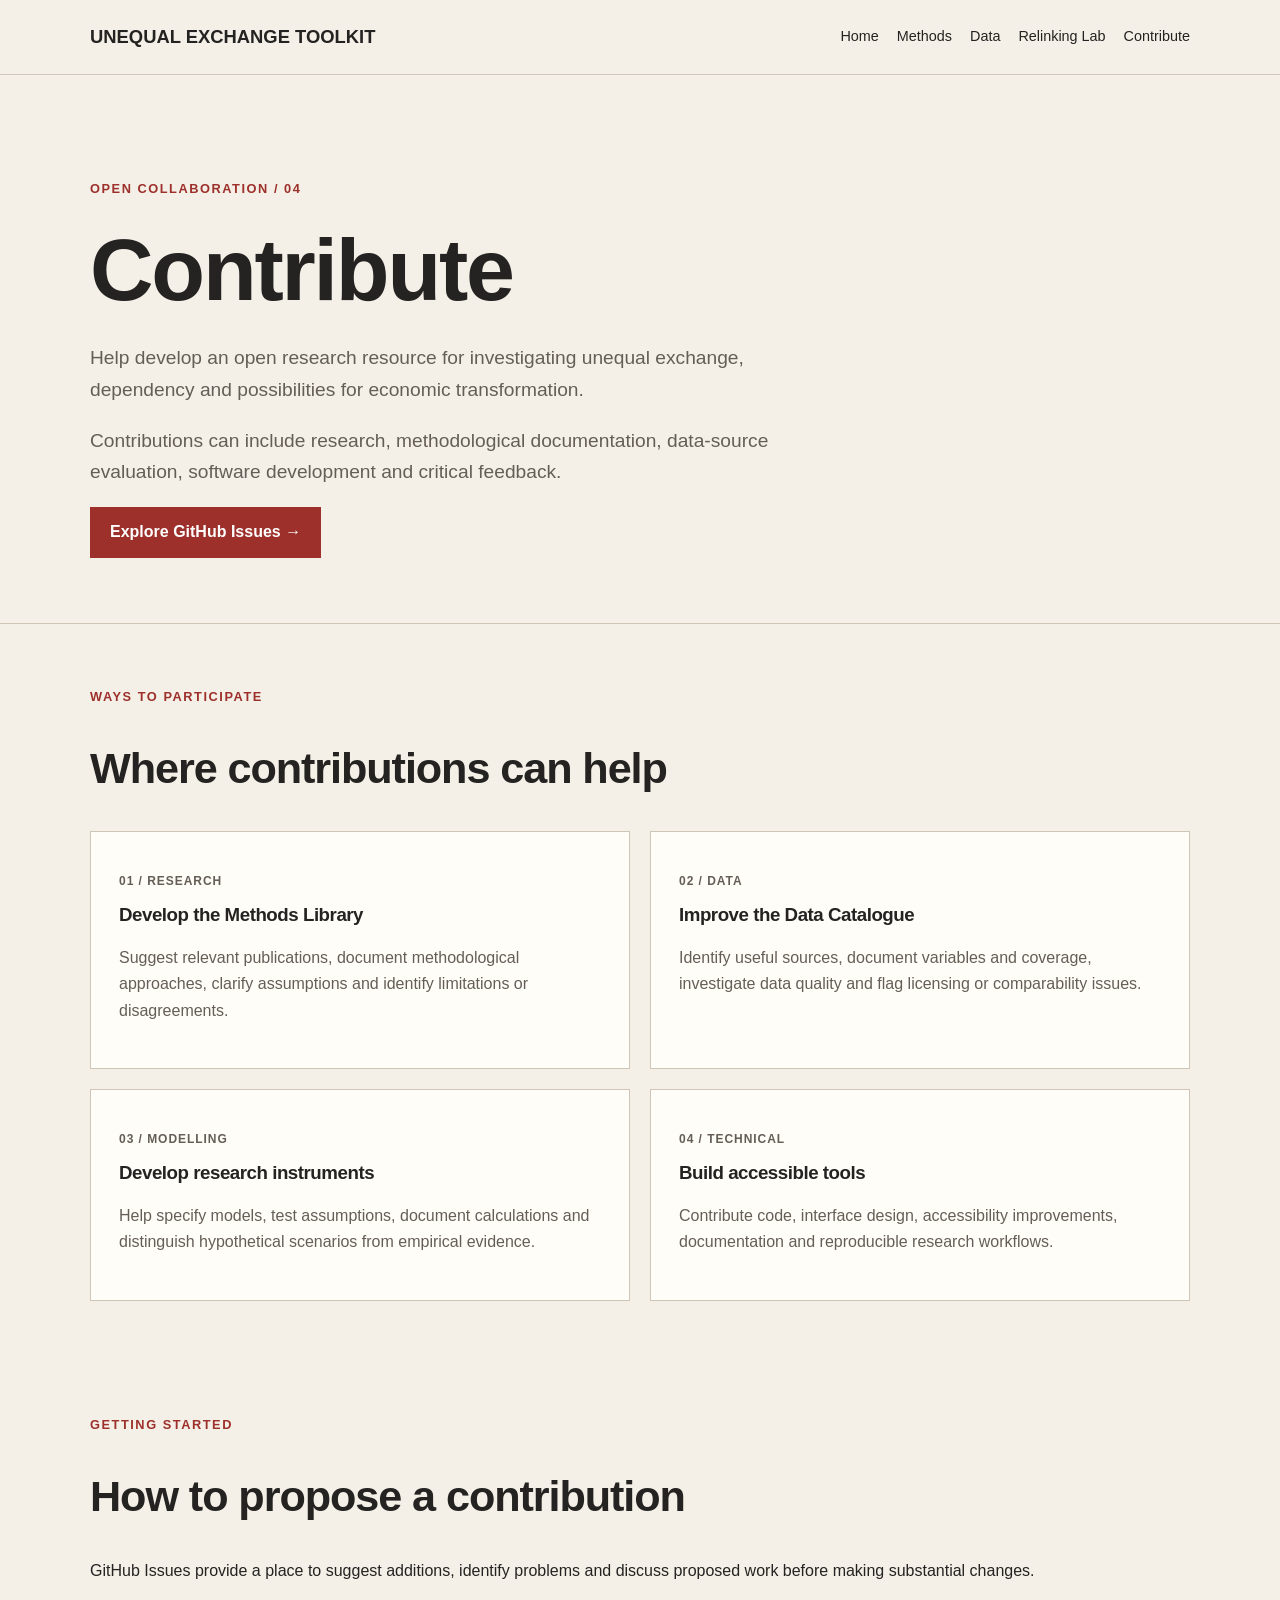
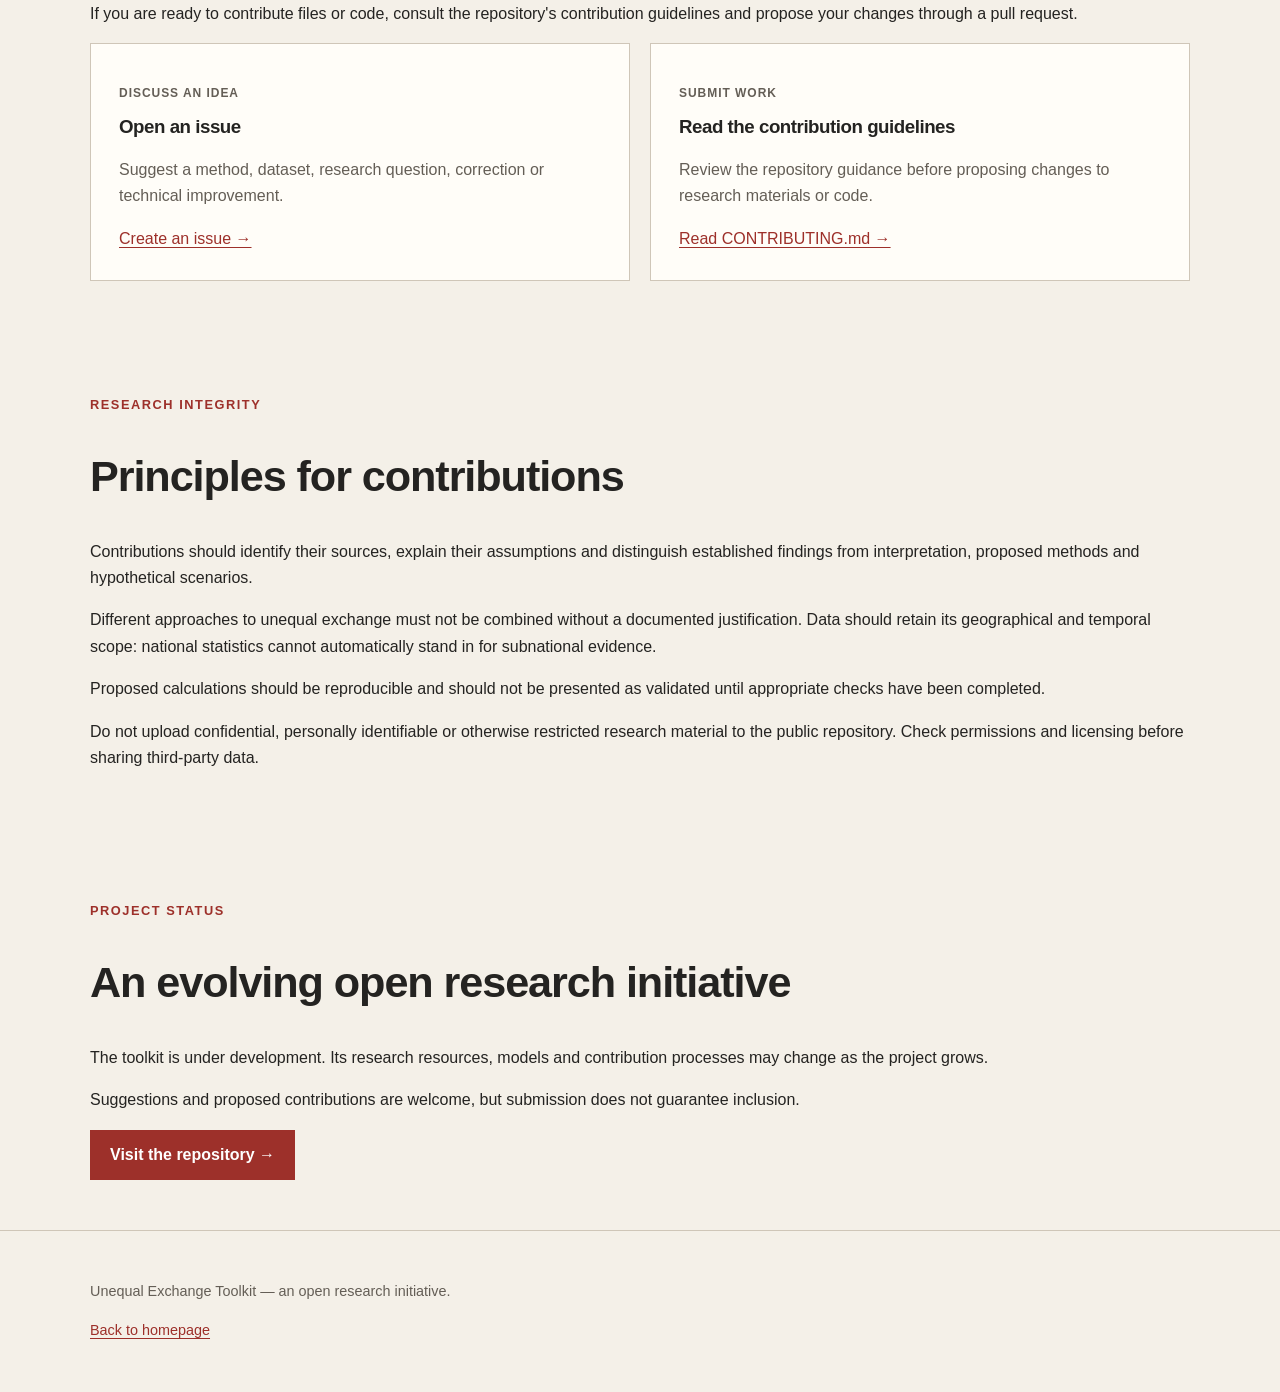
==== contribute/index.html @ ab9c0012 "Create index.html" ====
<!DOCTYPE html>
<html lang="en">
<head>
  <meta charset="UTF-8">
  <meta name="viewport" content="width=device-width, initial-scale=1">

  <title>Contribute | Unequal Exchange Toolkit</title>

  <meta name="description"
        content="Contribute research, methods, data documentation and technical work to the open-source Unequal Exchange Toolkit.">

  <link rel="stylesheet" href="../assets/style.css">
</head>

<body>

<header>
  <div class="container">
    <a class="brand" href="../index.html">
      UNEQUAL EXCHANGE TOOLKIT
    </a>

    <nav aria-label="Main navigation">
      <a href="../index.html">Home</a>
      <a href="../methods/">Methods</a>
      <a href="../data/">Data</a>
      <a href="../relinking-lab/">Relinking Lab</a>
      <a href="../contribute/">Contribute</a>
    </nav>
  </div>
</header>

<main>

  <div class="hero">
    <div class="container">

      <p class="eyebrow">Open collaboration / 04</p>

      <h1>Contribute</h1>

      <p class="lead">
        Help develop an open research resource
        for investigating unequal exchange,
        dependency and possibilities for
        economic transformation.
      </p>

      <p class="lead">
        Contributions can include research,
        methodological documentation,
        data-source evaluation, software
        development and critical feedback.
      </p>

      <a class="button"
         href="https://github.com/unequal-exchange-toolkit/toolkit/issues">
        Explore GitHub Issues &rarr;
      </a>

    </div>
  </div>

  <section>
    <div class="container">

      <p class="eyebrow">Ways to participate</p>

      <h2>Where contributions can help</h2>

      <div class="grid">

        <article class="card">
          <p class="tag">01 / Research</p>

          <h3>Develop the Methods Library</h3>

          <p>
            Suggest relevant publications,
            document methodological approaches,
            clarify assumptions and identify
            limitations or disagreements.
          </p>
        </article>

        <article class="card">
          <p class="tag">02 / Data</p>

          <h3>Improve the Data Catalogue</h3>

          <p>
            Identify useful sources, document
            variables and coverage, investigate
            data quality and flag licensing
            or comparability issues.
          </p>
        </article>

        <article class="card">
          <p class="tag">03 / Modelling</p>

          <h3>Develop research instruments</h3>

          <p>
            Help specify models, test
            assumptions, document calculations
            and distinguish hypothetical
            scenarios from empirical evidence.
          </p>
        </article>

        <article class="card">
          <p class="tag">04 / Technical</p>

          <h3>Build accessible tools</h3>

          <p>
            Contribute code, interface design,
            accessibility improvements,
            documentation and reproducible
            research workflows.
          </p>
        </article>

      </div>

    </div>
  </section>

  <section>
    <div class="container">

      <p class="eyebrow">Getting started</p>

      <h2>How to propose a contribution</h2>

      <p>
        GitHub Issues provide a place to
        suggest additions, identify problems
        and discuss proposed work before
        making substantial changes.
      </p>

      <p>
        If you are ready to contribute files
        or code, consult the repository's
        contribution guidelines and propose
        your changes through a pull request.
      </p>

      <div class="grid">

        <article class="card">
          <p class="tag">Discuss an idea</p>

          <h3>Open an issue</h3>

          <p>
            Suggest a method, dataset,
            research question, correction
            or technical improvement.
          </p>

          <a href="https://github.com/unequal-exchange-toolkit/toolkit/issues/new">
            Create an issue &rarr;
          </a>
        </article>

        <article class="card">
          <p class="tag">Submit work</p>

          <h3>Read the contribution guidelines</h3>

          <p>
            Review the repository guidance
            before proposing changes to
            research materials or code.
          </p>

          <a href="https://github.com/unequal-exchange-toolkit/toolkit/blob/main/CONTRIBUTING.md">
            Read CONTRIBUTING.md &rarr;
          </a>
        </article>

      </div>

    </div>
  </section>

  <section>
    <div class="container">

      <p class="eyebrow">Research integrity</p>

      <h2>Principles for contributions</h2>

      <p>
        Contributions should identify their
        sources, explain their assumptions
        and distinguish established findings
        from interpretation, proposed
        methods and hypothetical scenarios.
      </p>

      <p>
        Different approaches to unequal
        exchange must not be combined
        without a documented justification.
        Data should retain its geographical
        and temporal scope: national
        statistics cannot automatically
        stand in for subnational evidence.
      </p>

      <p>
        Proposed calculations should be
        reproducible and should not be
        presented as validated until
        appropriate checks have been
        completed.
      </p>

      <p>
        Do not upload confidential,
        personally identifiable or
        otherwise restricted research
        material to the public repository.
        Check permissions and licensing
        before sharing third-party data.
      </p>

    </div>
  </section>

  <section>
    <div class="container">

      <p class="eyebrow">Project status</p>

      <h2>An evolving open research initiative</h2>

      <p>
        The toolkit is under development.
        Its research resources, models
        and contribution processes may
        change as the project grows.
      </p>

      <p>
        Suggestions and proposed
        contributions are welcome,
        but submission does not
        guarantee inclusion.
      </p>

      <a class="button"
         href="https://github.com/unequal-exchange-toolkit/toolkit">
        Visit the repository &rarr;
      </a>

    </div>
  </section>

</main>

<footer>
  <div class="container">

    <p>
      Unequal Exchange Toolkit —
      an open research initiative.
    </p>

    <p>
      <a href="../index.html">
        Back to homepage
      </a>
    </p>

  </div>
</footer>

</body>
</html>
---- assets/style.css ----
/* Unequal Exchange Toolkit — v0.2 */

:root {
  --paper: #f4f0e8;
  --ink: #242321;
  --red: #9d302a;
  --muted: #645e56;
  --line: #cfc6b8;
  --white: #fffdf8;
}

* {
  box-sizing: border-box;
}

body {
  margin: 0;
  background: var(--paper);
  color: var(--ink);
  font-family: Arial, Helvetica, sans-serif;
  line-height: 1.65;
}

a {
  color: var(--red);
  text-underline-offset: 3px;
}

a:hover {
  text-decoration-thickness: 2px;
}

.container {
  width: min(1100px, 90%);
  margin: 0 auto;
}

header {
  border-bottom: 1px solid var(--line);
  padding: 22px 0;
}

header .container {
  display: flex;
  justify-content: space-between;
  align-items: center;
  gap: 24px;
  flex-wrap: wrap;
}

.brand {
  color: var(--ink);
  font-weight: 800;
  text-decoration: none;
  font-size: 1.15rem;
}

nav {
  display: flex;
  flex-wrap: wrap;
  gap: 18px;
}

nav a {
  color: var(--ink);
  font-size: 0.9rem;
  text-decoration: none;
}

nav a:hover {
  color: var(--red);
}

.hero {
  padding: 90px 0 65px;
  border-bottom: 1px solid var(--line);
}

.eyebrow {
  color: var(--red);
  font-size: 0.8rem;
  font-weight: bold;
  text-transform: uppercase;
  letter-spacing: 0.12em;
}

h1, h2, h3 {
  line-height: 1.2;
  letter-spacing: -0.025em;
}

h1 {
  font-size: clamp(2.8rem, 7vw, 5.5rem);
  max-width: 900px;
  margin: 18px 0;
}

h2 {
  font-size: clamp(1.8rem, 4vw, 2.7rem);
}

.lead {
  font-size: 1.2rem;
  max-width: 750px;
  color: var(--muted);
}

section {
  padding: 50px 0;
}

.grid {
  display: grid;
  grid-template-columns: repeat(2, minmax(0, 1fr));
  gap: 20px;
}

.card {
  padding: 28px;
  background: var(--white);
  border: 1px solid var(--line);
}

.card h3 {
  margin-top: 0;
}

.card p {
  color: var(--muted);
}

.tag {
  color: var(--red);
  font-size: 0.75rem;
  font-weight: bold;
  text-transform: uppercase;
  letter-spacing: 0.08em;
}

.button {
  display: inline-block;
  padding: 12px 20px;
  background: var(--red);
  color: white;
  text-decoration: none;
  font-weight: bold;
}

.button:hover {
  background: #74231f;
  color: white;
}

footer {
  border-top: 1px solid var(--line);
  padding: 35px 0;
  color: var(--muted);
  font-size: 0.9rem;
}

@media (max-width: 700px) {
  .hero {
    padding: 55px 0 40px;
  }

  .grid {
    grid-template-columns: 1fr;
  }

  header .container {
    align-items: flex-start;
  }

  nav {
    gap: 12px;
  }
}
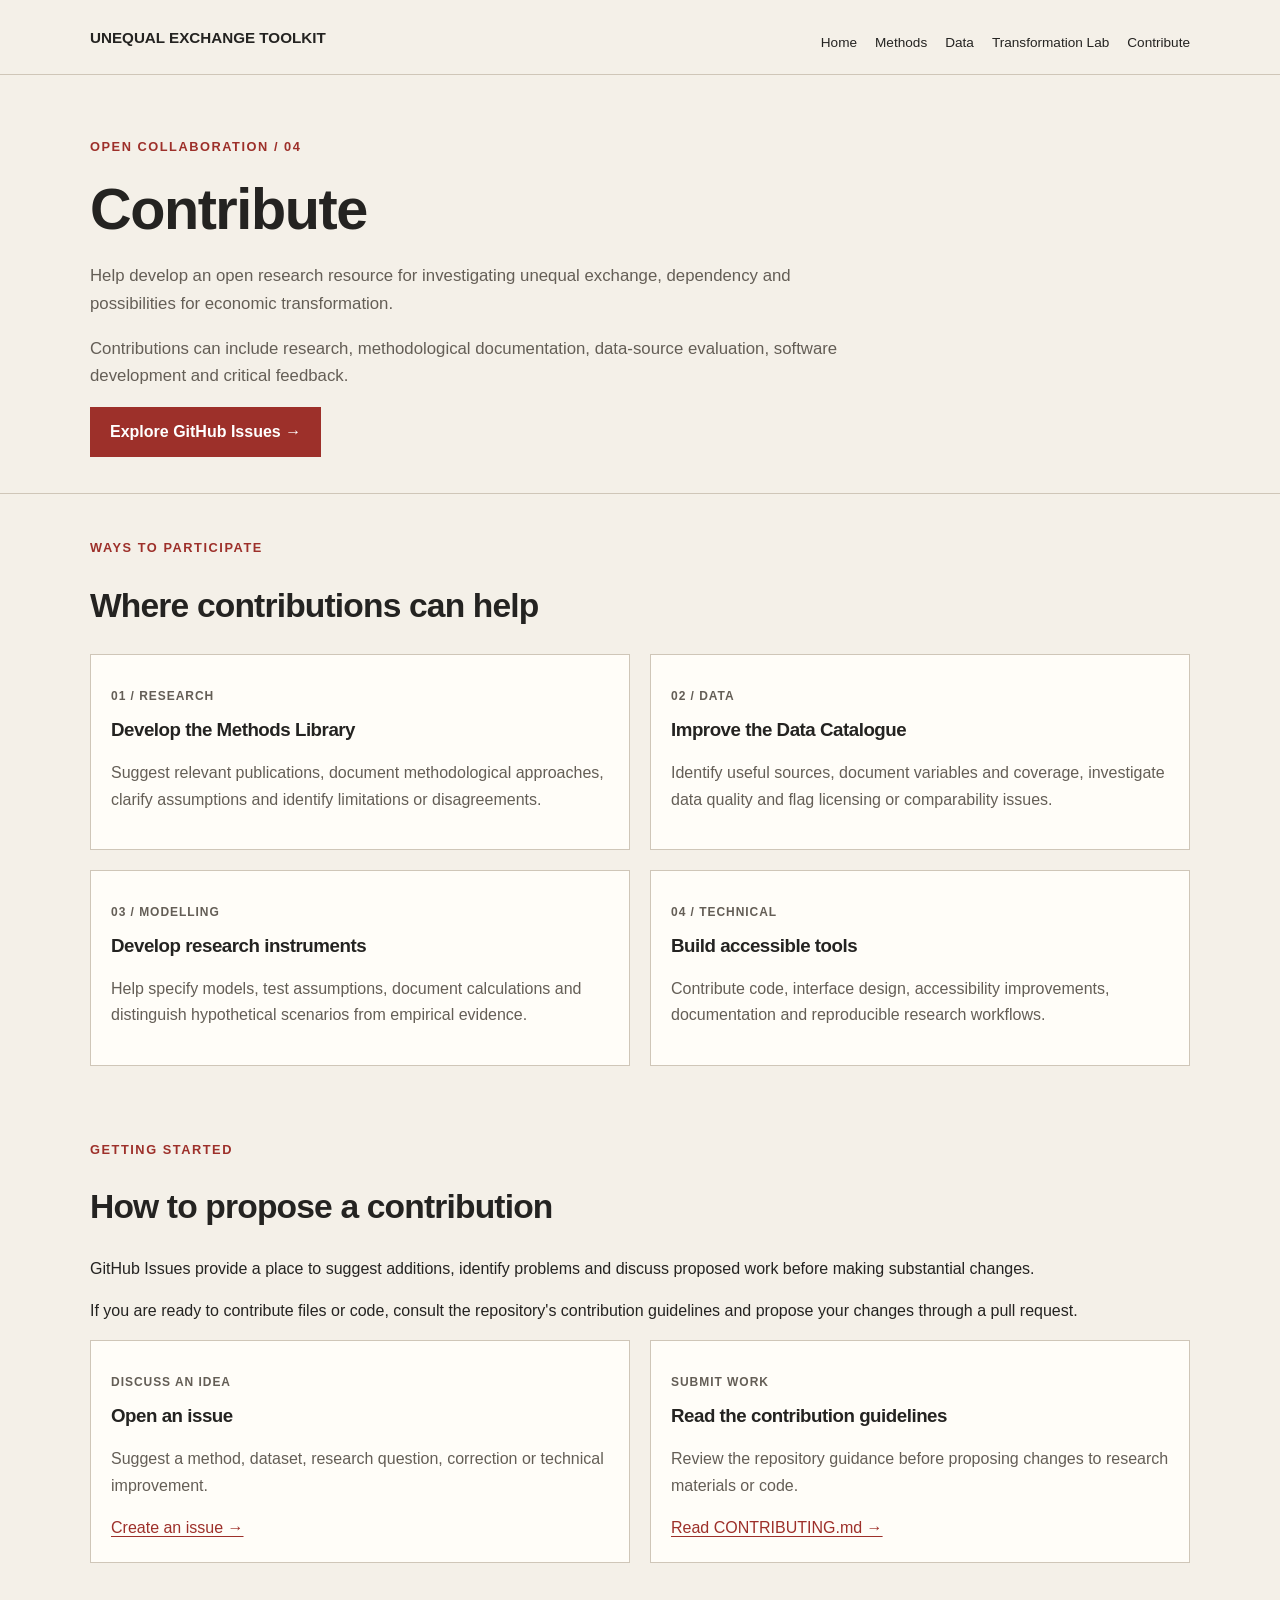
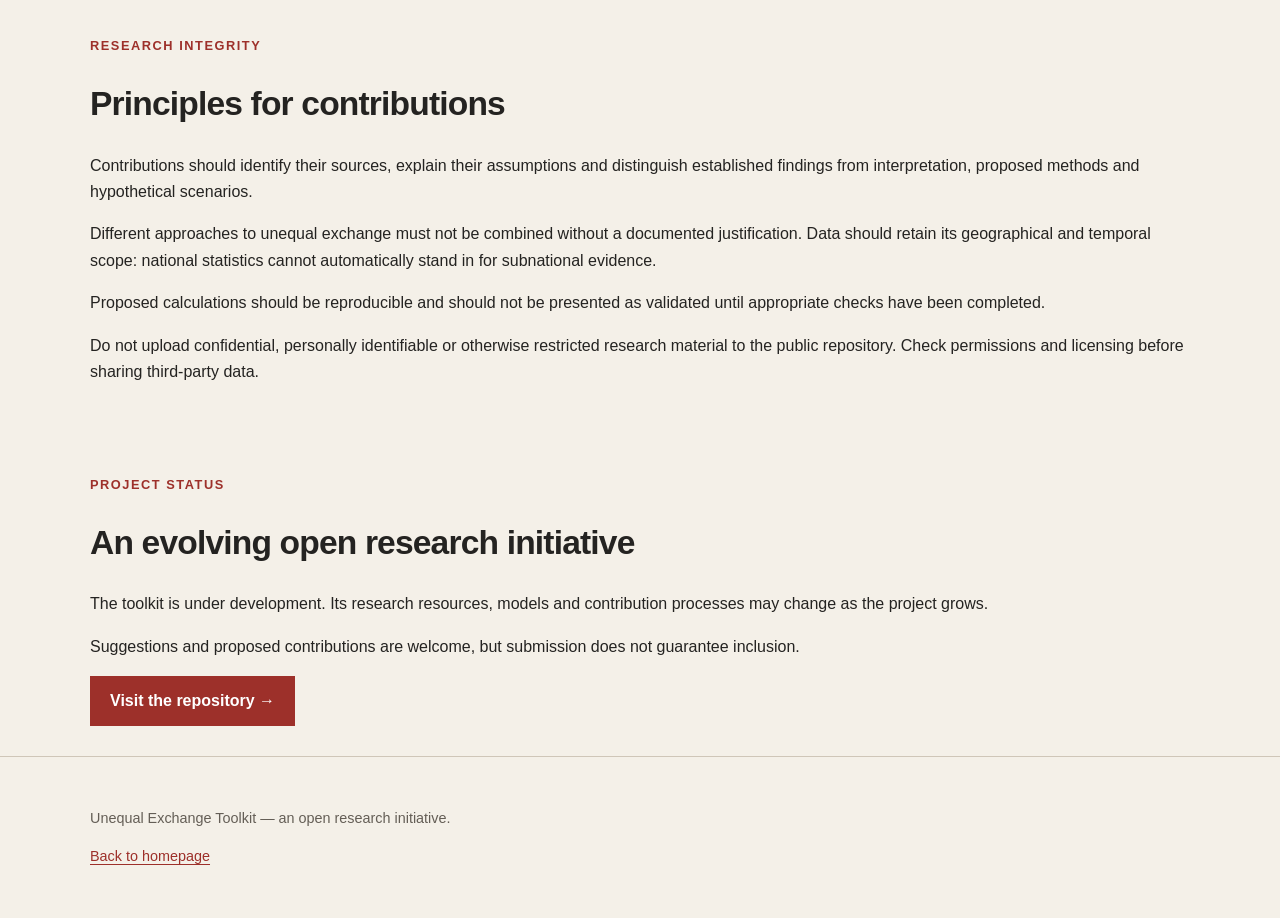
==== commit ce6c1f5b: "Update index.html fix broken link" ====
--- a/contribute/index.html
+++ b/contribute/index.html
@@ -24,7 +24,7 @@
       <a href="../index.html">Home</a>
       <a href="../methods/">Methods</a>
       <a href="../data/">Data</a>
-      <a href="../relinking-lab/">Relinking Lab</a>
+      <a href="../transformation-lab/">Transformation Lab</a>
       <a href="../contribute/">Contribute</a>
     </nav>
   </div>
--- a/assets/style.css
+++ b/assets/style.css
@@ -175,3 +175,144 @@
     gap: 12px;
   }
 }
+
+/* Compact layout refinements */
+
+.hero {
+  padding: 48px 0 36px;
+}
+
+h1 {
+  font-size: clamp(2.1rem, 4.5vw, 3.6rem);
+  max-width: 850px;
+}
+
+h2 {
+  font-size: clamp(1.5rem, 3vw, 2.1rem);
+}
+
+.lead {
+  font-size: 1.05rem;
+  max-width: 760px;
+}
+
+section {
+  padding: 30px 0;
+}
+
+.card {
+  padding: 20px;
+}
+
+header {
+  padding: 14px 0;
+}
+
+.brand {
+  font-size: 0.95rem;
+}
+
+nav a {
+  font-size: 0.85rem;
+}
+
+nav a:hover,
+nav a:focus-visible {
+  color: var(--red);
+  text-decoration: underline;
+}
+
+@media (max-width: 700px) {
+  .hero {
+    padding: 36px 0 24px;
+  }
+}
+
+/* v0.2 — Header and page alignment fixes */
+
+/* Keep page content away from screen edges */
+body > header,
+body > main,
+body > footer {
+  width: 100%;
+}
+
+.container {
+  width: min(1100px, calc(100% - 48px));
+  margin-left: auto;
+  margin-right: auto;
+}
+
+/* Accommodate the homepage's different header markup */
+header {
+  padding: 20px 24px;
+}
+
+header .container {
+  padding: 0;
+}
+
+header nav {
+  margin-top: 12px;
+}
+
+header .brand {
+  display: inline-block;
+  margin-right: 24px;
+  line-height: 1.4;
+}
+
+/* Space out text that sits directly inside the header */
+header > * + * {
+  margin-top: 12px;
+}
+
+/* Prevent the homepage's title and version label colliding */
+header .eyebrow,
+header .tag {
+  display: inline-block;
+  margin: 8px 0;
+}
+
+/* Make the skip link accessible without permanently displaying it */
+.skip-link {
+  position: absolute;
+  left: 16px;
+  top: -100px;
+  z-index: 1000;
+  padding: 10px 14px;
+  background: var(--white);
+  color: var(--red);
+}
+
+.skip-link:focus {
+  top: 12px;
+}
+
+/* Give content sensible spacing even without a .container wrapper */
+main > section,
+main > .hero {
+  padding-left: 24px;
+  padding-right: 24px;
+}
+
+/* Comfortable spacing on mobile */
+@media (max-width: 700px) {
+  header {
+    padding: 16px 20px;
+  }
+
+  .container {
+    width: calc(100% - 40px);
+  }
+
+  header nav {
+    gap: 14px;
+  }
+
+  main > section,
+  main > .hero {
+    padding-left: 20px;
+    padding-right: 20px;
+  }
+}
